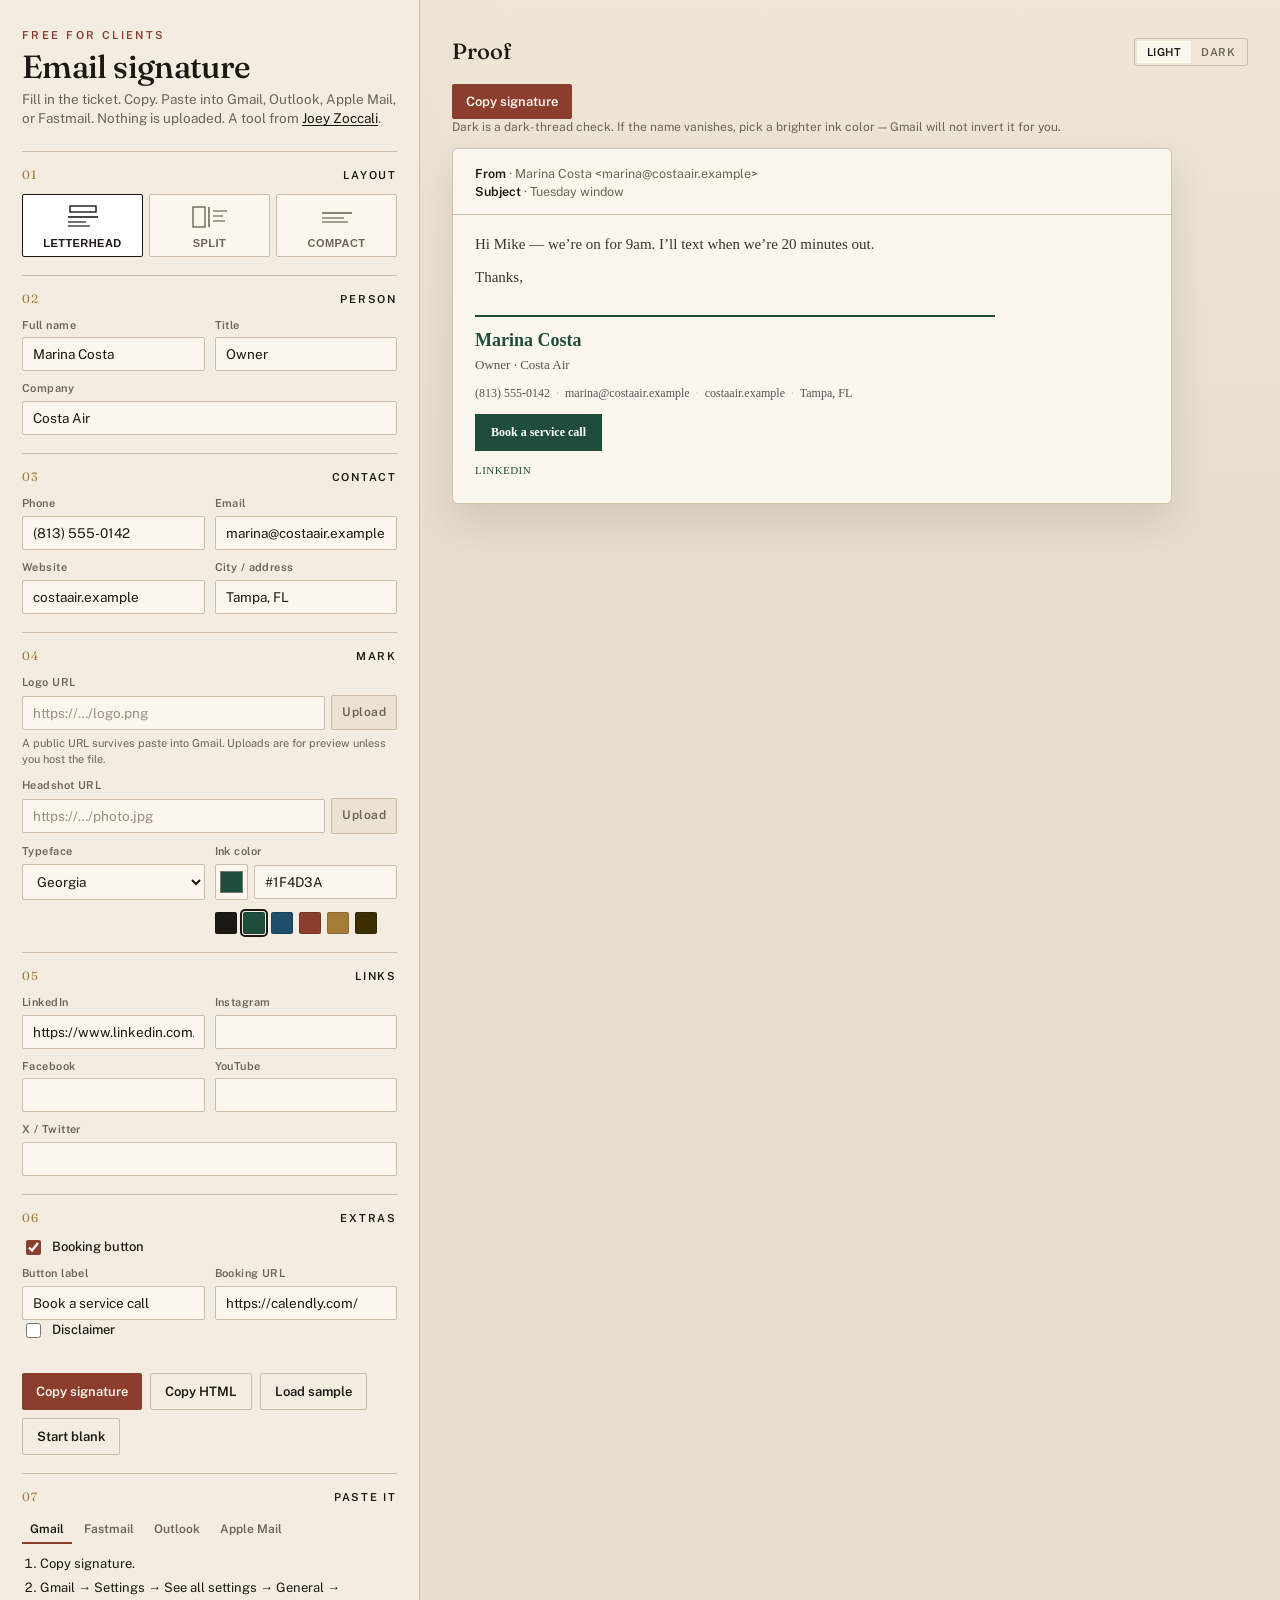
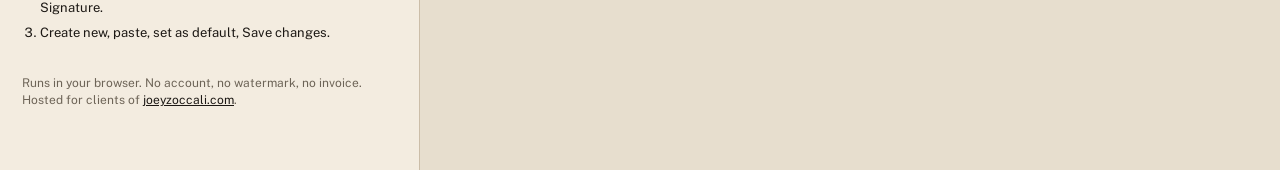
==== index.html @ 2ecd335d "Add a free client-facing email signature generator. Static letterhead tool: three Outlook-safe layou" ====
<!DOCTYPE html>
<html lang="en">
<head>
  <meta charset="UTF-8">
  <meta name="viewport" content="width=device-width, initial-scale=1.0">
  <title>Email signature — free letterhead tool from Joey Zoccali</title>
  <meta name="description" content="Make a professional HTML email signature and paste it into Gmail, Outlook, Apple Mail, or Fastmail. Free. No account. No tracking.">
  <link rel="preconnect" href="https://fonts.googleapis.com">
  <link rel="preconnect" href="https://fonts.gstatic.com" crossorigin>
  <link href="https://fonts.googleapis.com/css2?family=Fraunces:opsz,wght@9..144,500;9..144,700&family=Public+Sans:wght@400;500;600&display=swap" rel="stylesheet">
  <link rel="stylesheet" href="styles.css">
</head>
<body>
  <div class="app">
    <aside class="desk">
      <header class="brand">
        <p class="eyebrow">Free for clients</p>
        <h1>Email signature</h1>
        <p>Fill in the ticket. Copy. Paste into Gmail, Outlook, Apple Mail, or Fastmail. Nothing is uploaded. A tool from <a href="https://joeyzoccali.com">Joey Zoccali</a>.</p>
      </header>

      <div class="ticket">
        <section class="block">
          <div class="block-head">
            <span class="num">01</span>
            <h2>Layout</h2>
          </div>
          <div class="layouts" role="group" aria-label="Signature layout">
            <button type="button" class="layout" data-layout="letterhead" aria-pressed="true">
              <svg width="42" height="28" viewBox="0 0 42 28" fill="none" aria-hidden="true">
                <rect x="8" y="3" width="26" height="6" stroke="currentColor" stroke-width="1.4"/>
                <path d="M6 14h30" stroke="currentColor" stroke-width="1.6"/>
                <path d="M6 19h18" stroke="currentColor" stroke-width="1.2"/>
                <path d="M6 23h22" stroke="currentColor" stroke-width="1.2"/>
              </svg>
              Letterhead
            </button>
            <button type="button" class="layout" data-layout="split" aria-pressed="false">
              <svg width="42" height="28" viewBox="0 0 42 28" fill="none" aria-hidden="true">
                <rect x="4" y="4" width="12" height="20" stroke="currentColor" stroke-width="1.4"/>
                <path d="M20 4v20" stroke="currentColor" stroke-width="1.6"/>
                <path d="M24 8h14" stroke="currentColor" stroke-width="1.2"/>
                <path d="M24 13h10" stroke="currentColor" stroke-width="1.2"/>
                <path d="M24 18h12" stroke="currentColor" stroke-width="1.2"/>
              </svg>
              Split
            </button>
            <button type="button" class="layout" data-layout="compact" aria-pressed="false">
              <svg width="42" height="28" viewBox="0 0 42 28" fill="none" aria-hidden="true">
                <path d="M6 10h30" stroke="currentColor" stroke-width="1.6"/>
                <path d="M6 15h22" stroke="currentColor" stroke-width="1.2"/>
                <path d="M6 19h26" stroke="currentColor" stroke-width="1.2"/>
              </svg>
              Compact
            </button>
          </div>
        </section>

        <section class="block">
          <div class="block-head">
            <span class="num">02</span>
            <h2>Person</h2>
          </div>
          <div class="grid">
            <label class="field"><span>Full name</span><input id="name" type="text" autocomplete="name"></label>
            <label class="field"><span>Title</span><input id="title" type="text" autocomplete="organization-title"></label>
            <label class="field full"><span>Company</span><input id="company" type="text" autocomplete="organization"></label>
          </div>
        </section>

        <section class="block">
          <div class="block-head">
            <span class="num">03</span>
            <h2>Contact</h2>
          </div>
          <div class="grid">
            <label class="field"><span>Phone</span><input id="phone" type="tel" autocomplete="tel"></label>
            <label class="field"><span>Email</span><input id="email" type="email" autocomplete="email"></label>
            <label class="field"><span>Website</span><input id="website" type="text" autocomplete="url" placeholder="company.com"></label>
            <label class="field"><span>City / address</span><input id="address" type="text" autocomplete="address-level2"></label>
          </div>
        </section>

        <section class="block">
          <div class="block-head">
            <span class="num">04</span>
            <h2>Mark</h2>
          </div>
          <div class="grid">
            <label class="field full">
              <span>Logo URL</span>
              <div class="logo-row">
                <input id="logo" type="url" placeholder="https://…/logo.png">
                <label class="upload" for="logoFile">Upload</label>
                <input id="logoFile" type="file" accept="image/*" hidden>
              </div>
              <span class="hint">A public URL survives paste into Gmail. Uploads are for preview unless you host the file.</span>
            </label>
            <label class="field full">
              <span>Headshot URL</span>
              <div class="logo-row">
                <input id="photo" type="url" placeholder="https://…/photo.jpg">
                <label class="upload" for="photoFile">Upload</label>
                <input id="photoFile" type="file" accept="image/*" hidden>
              </div>
            </label>
            <label class="field">
              <span>Typeface</span>
              <select id="font">
                <option value="Georgia, 'Times New Roman', serif">Georgia</option>
                <option value="'Times New Roman', Times, serif">Times</option>
                <option value="Arial, Helvetica, sans-serif">Arial</option>
                <option value="Verdana, Geneva, sans-serif">Verdana</option>
                <option value="Tahoma, Geneva, sans-serif">Tahoma</option>
                <option value="'Trebuchet MS', Helvetica, sans-serif">Trebuchet</option>
              </select>
            </label>
            <label class="field">
              <span>Ink color</span>
              <div class="color-row">
                <input id="color" type="color" value="#1F4D3A">
                <input id="colorHex" type="text" maxlength="7" value="#1F4D3A" autocomplete="off">
              </div>
              <div class="swatches" id="swatches"></div>
            </label>
          </div>
        </section>

        <section class="block">
          <div class="block-head">
            <span class="num">05</span>
            <h2>Links</h2>
          </div>
          <div class="grid">
            <label class="field"><span>LinkedIn</span><input id="linkedin" type="url" placeholder="https://linkedin.com/in/…"></label>
            <label class="field"><span>Instagram</span><input id="instagram" type="url"></label>
            <label class="field"><span>Facebook</span><input id="facebook" type="url"></label>
            <label class="field"><span>YouTube</span><input id="youtube" type="url"></label>
            <label class="field full"><span>X / Twitter</span><input id="x" type="url"></label>
          </div>
        </section>

        <section class="block">
          <div class="block-head">
            <span class="num">06</span>
            <h2>Extras</h2>
          </div>
          <label class="check"><input id="showCta" type="checkbox"> Booking button</label>
          <div id="ctaWrap" class="grid">
            <label class="field"><span>Button label</span><input id="bookingLabel" type="text"></label>
            <label class="field"><span>Booking URL</span><input id="booking" type="url" placeholder="https://calendly.com/…"></label>
          </div>
          <label class="check"><input id="showDisclaimer" type="checkbox"> Disclaimer</label>
          <div id="disclaimerWrap">
            <label class="field full"><span>Disclaimer text</span><textarea id="disclaimer"></textarea></label>
          </div>
        </section>

        <div class="desk-actions">
          <button type="button" class="btn btn-primary" id="copyRich">Copy signature</button>
          <button type="button" class="btn btn-ghost" id="copyHtml">Copy HTML</button>
          <button type="button" class="btn btn-ghost" id="loadSample">Load sample</button>
          <button type="button" class="btn btn-ghost" id="startBlank">Start blank</button>
        </div>

        <section class="block">
          <div class="block-head">
            <span class="num">07</span>
            <h2>Paste it</h2>
          </div>
          <div class="tabs" role="tablist">
            <button type="button" class="tab" data-tab="gmail" aria-selected="true">Gmail</button>
            <button type="button" class="tab" data-tab="fastmail" aria-selected="false">Fastmail</button>
            <button type="button" class="tab" data-tab="outlook" aria-selected="false">Outlook</button>
            <button type="button" class="tab" data-tab="apple" aria-selected="false">Apple Mail</button>
          </div>
          <div class="guide on" data-tab="gmail">
            <ol>
              <li>Copy signature.</li>
              <li>Gmail → Settings → See all settings → General → Signature.</li>
              <li>Create new, paste, set as default, Save changes.</li>
            </ol>
          </div>
          <div class="guide" data-tab="fastmail">
            <ol>
              <li>Copy signature.</li>
              <li>Fastmail → Settings → Signatures.</li>
              <li>New signature, paste, assign to the identity.</li>
            </ol>
          </div>
          <div class="guide" data-tab="outlook">
            <ol>
              <li>Copy signature (or Copy HTML for Classic Outlook).</li>
              <li>New Outlook: gear → Accounts → Signatures → New → paste.</li>
              <li>Classic: File → Options → Mail → Signatures. If paste strips formatting, replace the <code>.htm</code> file in <code>%appdata%\Microsoft\Signatures</code> with the HTML source.</li>
            </ol>
          </div>
          <div class="guide" data-tab="apple">
            <ol>
              <li>Copy signature.</li>
              <li>Mail → Settings → Signatures → + → paste.</li>
              <li>Untick “Always match my default message font.”</li>
            </ol>
          </div>
        </section>
      </div>

      <p class="desk-foot">Runs in your browser. No account, no watermark, no invoice. Hosted for clients of <a href="https://joeyzoccali.com">joeyzoccali.com</a>.</p>
    </aside>

    <main class="proof">
      <div class="proof-bar">
        <h2>Proof</h2>
        <div class="mode">
          <button type="button" data-mode="light" aria-pressed="true">Light</button>
          <button type="button" data-mode="dark" aria-pressed="false">Dark</button>
        </div>
      </div>
      <div class="desk-actions" style="margin:0 0 8px;">
        <button type="button" class="btn btn-primary" id="copyRichProof">Copy signature</button>
      </div>
      <p class="proof-hint">Dark is a dark-thread check. If the name vanishes, pick a brighter ink color — Gmail will not invert it for you.</p>
      <article class="letter" id="letter">
        <div class="letter-meta">
          <div><strong>From</strong> · <span id="letterFrom">Marina Costa &lt;marina@costaair.example&gt;</span></div>
          <div><strong>Subject</strong> · Tuesday window</div>
        </div>
        <div class="letter-body">
          <p>Hi Mike — we’re on for 9am. I’ll text when we’re 20 minutes out.</p>
          <p>Thanks,</p>
        </div>
        <div class="sig-stage" id="sigPreview"></div>
      </article>
    </main>
  </div>
  <script src="app.js"></script>
</body>
</html>
---- styles.css ----
:root {
  --paper: #e7dece;
  --desk: #d4c6b0;
  --sheet: #fbf7ef;
  --ink: #1c1814;
  --muted: #6d6457;
  --rule: #cbbda8;
  --oxblood: #8b3d2e;
  --oxblood-dark: #6c2e22;
  --gold: #a67c3a;
  --radius-2: 2px;
  --radius-6: 6px;
  --radius-12: 12px;
  --display: "Fraunces", "Iowan Old Style", Palatino, Georgia, serif;
  --ui: "Public Sans", "Segoe UI", sans-serif;
}

* { box-sizing: border-box; }

html, body {
  margin: 0;
  min-height: 100%;
  background: var(--paper);
  color: var(--ink);
  font-family: var(--ui);
  font-size: 14px;
  line-height: 1.45;
}

body {
  background-image:
    radial-gradient(ellipse 80% 50% at 0% 0%, rgba(139, 61, 46, 0.07), transparent 50%),
    linear-gradient(180deg, #efe6d6 0%, var(--paper) 28%);
}

.app {
  display: grid;
  grid-template-columns: minmax(320px, 420px) 1fr;
  min-height: 100vh;
}

/* ---- desk (form) ---- */
.desk {
  background: #f3ece0;
  border-right: 1px solid var(--rule);
  padding: 28px 22px 48px;
  overflow: auto;
}

.brand {
  margin-bottom: 22px;
}

.brand .eyebrow {
  font-size: 11px;
  letter-spacing: 0.22em;
  text-transform: uppercase;
  color: var(--oxblood);
  font-weight: 600;
  margin: 0 0 6px;
}

.brand h1 {
  font-family: var(--display);
  font-size: 32px;
  font-weight: 500;
  letter-spacing: -0.02em;
  margin: 0 0 6px;
  line-height: 1.05;
}

.brand p {
  margin: 0;
  color: var(--muted);
  font-size: 13.5px;
}

.brand a {
  color: var(--ink);
  text-underline-offset: 2px;
}

.ticket {
  display: flex;
  flex-direction: column;
  gap: 18px;
}

.block {
  border-top: 1px solid var(--rule);
  padding-top: 14px;
}

.block-head {
  display: flex;
  align-items: baseline;
  justify-content: space-between;
  gap: 8px;
  margin-bottom: 10px;
}

.num {
  font-family: var(--display);
  font-size: 12px;
  color: var(--gold);
  letter-spacing: 0.08em;
}

.block h2 {
  margin: 0;
  font-size: 11px;
  letter-spacing: 0.16em;
  text-transform: uppercase;
  font-weight: 600;
  color: var(--ink);
}

.grid {
  display: grid;
  grid-template-columns: 1fr 1fr;
  gap: 10px;
}

.full { grid-column: 1 / -1; }

label.field {
  display: flex;
  flex-direction: column;
  gap: 4px;
  font-size: 11px;
  font-weight: 600;
  color: var(--muted);
  letter-spacing: 0.04em;
}

input[type="text"],
input[type="email"],
input[type="url"],
input[type="tel"],
select,
textarea {
  font-family: var(--ui);
  font-size: 13.5px;
  font-weight: 400;
  letter-spacing: 0;
  color: var(--ink);
  background: var(--sheet);
  border: 1px solid var(--rule);
  border-radius: var(--radius-2);
  padding: 8px 10px;
  width: 100%;
}

textarea { min-height: 72px; resize: vertical; line-height: 1.5; }

input::placeholder,
textarea::placeholder {
  color: #9a9083;
}

input:focus,
select:focus,
textarea:focus {
  outline: 2px solid rgba(139, 61, 46, 0.35);
  outline-offset: 1px;
  border-color: var(--oxblood);
}

.hint {
  font-size: 11px;
  font-weight: 400;
  color: var(--muted);
  letter-spacing: 0;
  margin-top: 2px;
}

.logo-row,
.color-row {
  display: flex;
  gap: 6px;
  align-items: center;
}

.logo-row input { flex: 1; }

.upload {
  font-family: var(--ui);
  font-size: 12px;
  font-weight: 600;
  padding: 8px 10px;
  background: #ebe2d2;
  border: 1px solid var(--rule);
  border-radius: var(--radius-2);
  cursor: pointer;
  white-space: nowrap;
}

.upload:hover { background: #e3d8c4; }

input[type="color"] {
  width: 42px;
  height: 36px;
  padding: 2px;
  border: 1px solid var(--rule);
  background: var(--sheet);
  cursor: pointer;
  border-radius: var(--radius-2);
}

.swatches {
  display: flex;
  gap: 6px;
  flex-wrap: wrap;
  margin-top: 8px;
}

.swatch {
  width: 22px;
  height: 22px;
  border: 1px solid rgba(0,0,0,.15);
  border-radius: var(--radius-2);
  cursor: pointer;
  padding: 0;
}

.swatch[aria-pressed="true"] {
  outline: 2px solid var(--ink);
  outline-offset: 1px;
}

.check {
  display: flex;
  align-items: center;
  gap: 8px;
  font-size: 13px;
  font-weight: 500;
  color: var(--ink);
  margin-bottom: 8px;
}

.check input { width: 15px; height: 15px; accent-color: var(--oxblood); }

.layouts {
  display: grid;
  grid-template-columns: 1fr 1fr 1fr;
  gap: 6px;
}

.layout {
  border: 1px solid var(--rule);
  background: var(--sheet);
  border-radius: var(--radius-2);
  padding: 8px 6px 7px;
  cursor: pointer;
  text-align: center;
  font-size: 11px;
  font-weight: 600;
  letter-spacing: 0.04em;
  text-transform: uppercase;
  color: var(--muted);
}

.layout[aria-pressed="true"] {
  border-color: var(--ink);
  color: var(--ink);
  background: #fff;
}

.layout svg { display: block; margin: 0 auto 6px; }

.desk-actions {
  display: flex;
  flex-wrap: wrap;
  gap: 8px;
  margin-top: 6px;
}

.btn {
  font-family: var(--ui);
  font-size: 13px;
  font-weight: 600;
  border: 0;
  border-radius: var(--radius-2);
  padding: 10px 14px;
  cursor: pointer;
}

.btn-primary {
  background: var(--oxblood);
  color: #fbf7ef;
}

.btn-primary:hover { background: var(--oxblood-dark); }

.btn-ghost {
  background: transparent;
  color: var(--ink);
  border: 1px solid var(--rule);
}

.btn-ghost:hover { background: #ebe2d2; }

.btn.ok { background: #2f6b45; color: #fff; border-color: #2f6b45; }

.tabs {
  display: flex;
  flex-wrap: wrap;
  gap: 4px;
  margin: 8px 0 10px;
}

.tab {
  background: transparent;
  border: 0;
  border-bottom: 2px solid transparent;
  padding: 6px 8px;
  font-family: var(--ui);
  font-size: 12px;
  font-weight: 600;
  color: var(--muted);
  cursor: pointer;
}

.tab[aria-selected="true"] {
  color: var(--ink);
  border-bottom-color: var(--oxblood);
}

.guide {
  display: none;
  font-size: 13px;
  color: var(--ink);
}

.guide.on { display: block; }

.guide ol {
  margin: 0;
  padding-left: 18px;
  line-height: 1.55;
}

.guide li { margin-bottom: 4px; }

.desk-foot {
  margin-top: 28px;
  font-size: 12px;
  color: var(--muted);
}

.desk-foot a { color: var(--ink); }

/* ---- proof (preview) ---- */
.proof {
  padding: 36px 32px 48px;
  display: flex;
  flex-direction: column;
  min-width: 0;
  position: sticky;
  top: 0;
  align-self: start;
  max-height: 100vh;
  overflow: auto;
}

.proof-bar {
  display: flex;
  justify-content: space-between;
  align-items: center;
  gap: 12px;
  margin-bottom: 16px;
}

.proof-bar h2 {
  font-family: var(--display);
  font-size: 22px;
  font-weight: 500;
  margin: 0;
}

.mode {
  display: flex;
  background: #efe6d6;
  border: 1px solid var(--rule);
  border-radius: var(--radius-2);
  padding: 2px;
}

.mode button {
  font-family: var(--ui);
  font-size: 11px;
  font-weight: 600;
  letter-spacing: 0.04em;
  text-transform: uppercase;
  border: 0;
  background: transparent;
  color: var(--muted);
  padding: 5px 10px;
  cursor: pointer;
  border-radius: 1px;
}

.mode button[aria-pressed="true"] {
  background: var(--sheet);
  color: var(--ink);
}

.proof-hint {
  margin: -8px 0 12px;
  font-size: 12px;
  color: var(--muted);
}

.letter {
  background: var(--sheet);
  border: 1px solid #cfc3ae;
  border-radius: var(--radius-6);
  box-shadow: 0 1px 0 #fff inset, 0 18px 40px rgba(60, 40, 16, 0.12);
  max-width: 720px;
  overflow: hidden;
}

.letter.dark {
  background: #2f2c28;
  border-color: #3d3933;
  color: #ece6db;
}

.letter-meta {
  padding: 16px 22px 12px;
  border-bottom: 1px solid var(--rule);
  font-size: 12.5px;
  color: var(--muted);
}

.letter.dark .letter-meta { border-bottom-color: #3a352e; color: #b7ae9f; }

.letter-meta strong { color: var(--ink); font-weight: 600; }
.letter.dark .letter-meta strong { color: #f3ece0; }

.letter-body {
  padding: 18px 22px 8px;
  font-family: Georgia, "Times New Roman", serif;
  font-size: 15px;
  color: #3a342c;
  line-height: 1.55;
}

.letter.dark .letter-body { color: #d9d0c2; }

.letter-body p { margin: 0 0 10px; }

.sig-stage {
  padding: 8px 22px 24px;
  overflow-x: auto;
}

.placeholder {
  font-family: var(--ui);
  font-size: 13px;
  color: var(--muted);
  padding: 12px 0;
}

@media (max-width: 900px) {
  .app { grid-template-columns: 1fr; }
  .desk { border-right: 0; border-bottom: 1px solid var(--rule); max-height: none; }
  .proof { padding: 22px 16px 40px; }
  .grid { grid-template-columns: 1fr; }
}
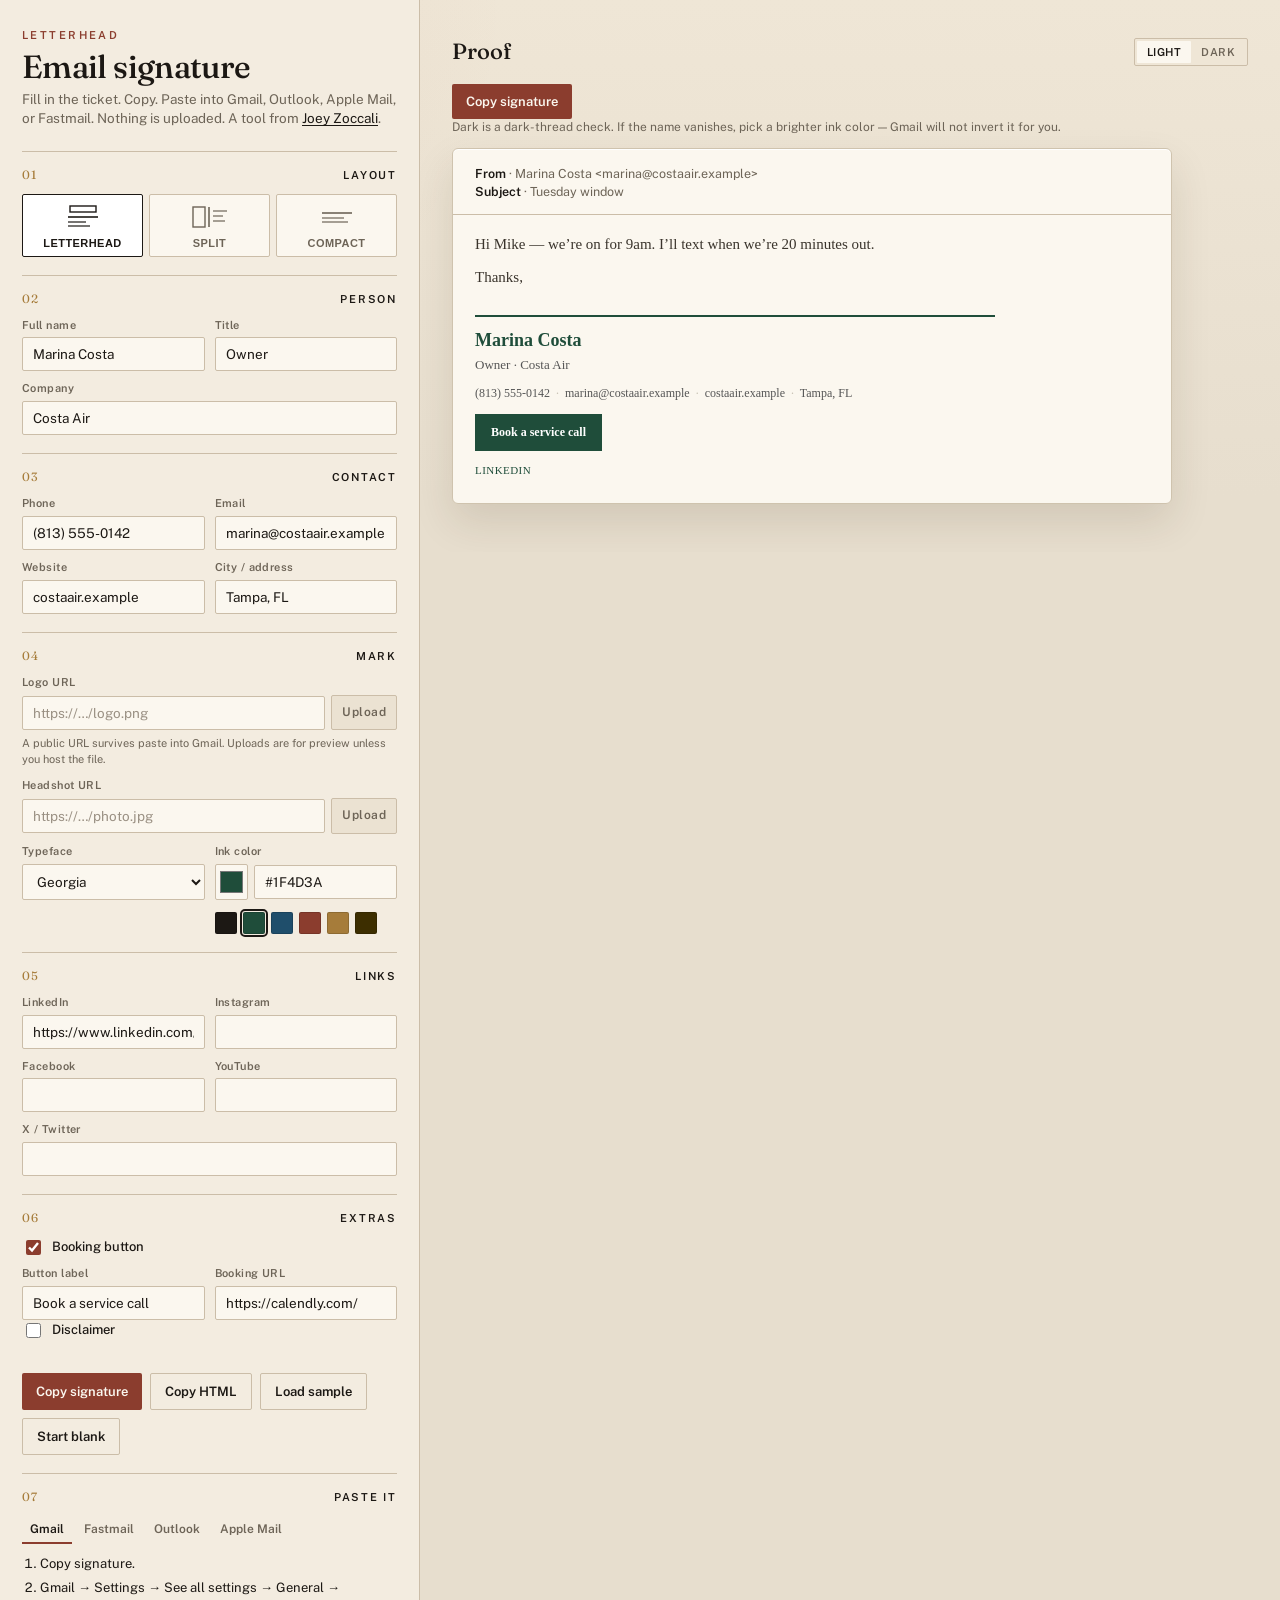
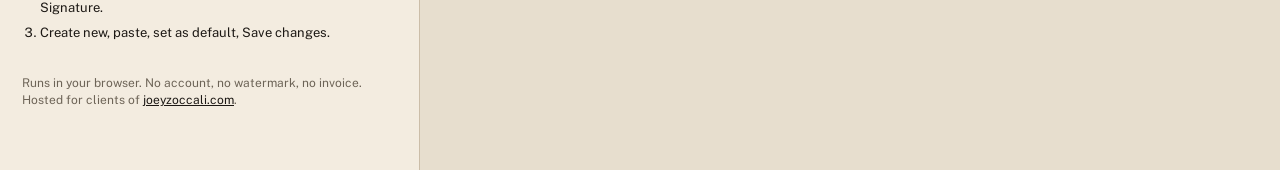
==== commit 6b586a0b: "Name the product Letterhead and add a Vercel static config." ====
--- a/index.html
+++ b/index.html
@@ -3,8 +3,8 @@
 <head>
   <meta charset="UTF-8">
   <meta name="viewport" content="width=device-width, initial-scale=1.0">
-  <title>Email signature — free letterhead tool from Joey Zoccali</title>
-  <meta name="description" content="Make a professional HTML email signature and paste it into Gmail, Outlook, Apple Mail, or Fastmail. Free. No account. No tracking.">
+  <title>Letterhead — free email signatures from Joey Zoccali</title>
+  <meta name="description" content="Letterhead: make a professional HTML email signature and paste it into Gmail, Outlook, Apple Mail, or Fastmail. Free. No account. No tracking.">
   <link rel="preconnect" href="https://fonts.googleapis.com">
   <link rel="preconnect" href="https://fonts.gstatic.com" crossorigin>
   <link href="https://fonts.googleapis.com/css2?family=Fraunces:opsz,wght@9..144,500;9..144,700&family=Public+Sans:wght@400;500;600&display=swap" rel="stylesheet">
@@ -14,7 +14,7 @@
   <div class="app">
     <aside class="desk">
       <header class="brand">
-        <p class="eyebrow">Free for clients</p>
+        <p class="eyebrow">Letterhead</p>
         <h1>Email signature</h1>
         <p>Fill in the ticket. Copy. Paste into Gmail, Outlook, Apple Mail, or Fastmail. Nothing is uploaded. A tool from <a href="https://joeyzoccali.com">Joey Zoccali</a>.</p>
       </header>
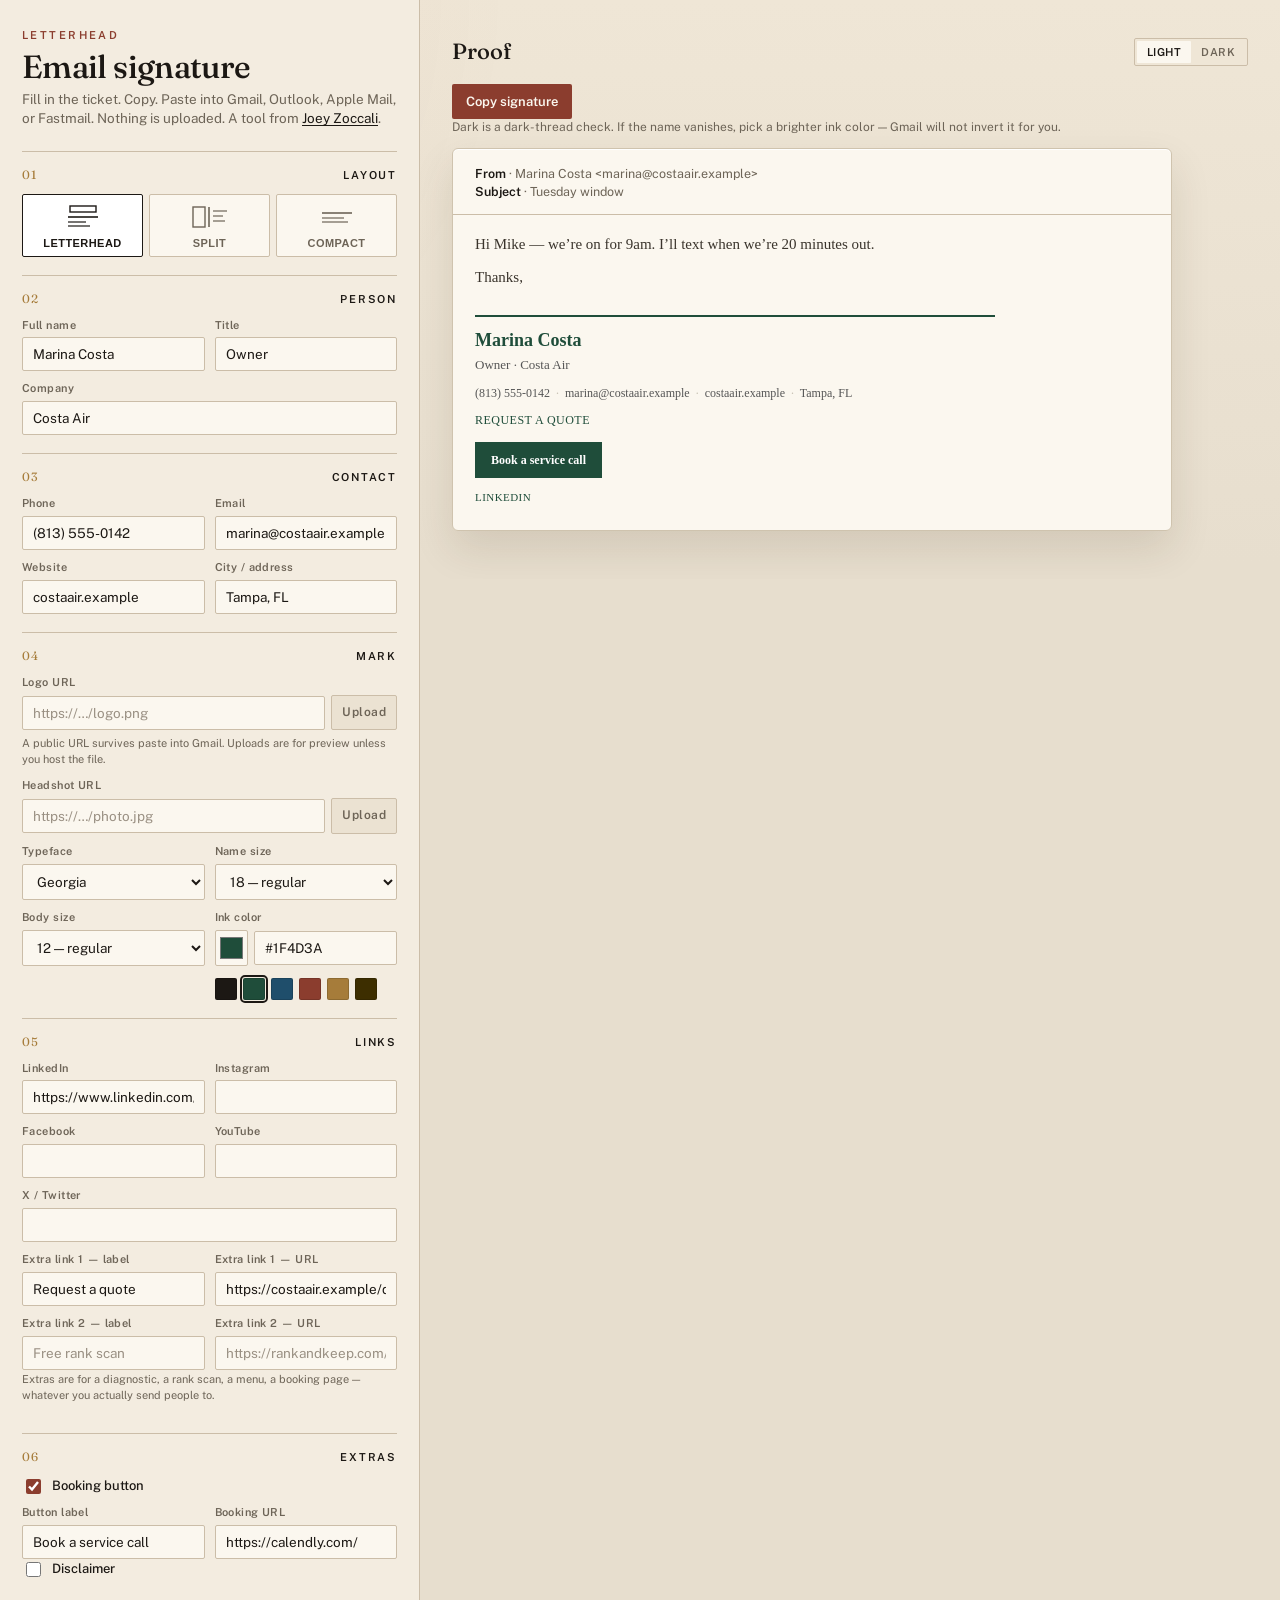
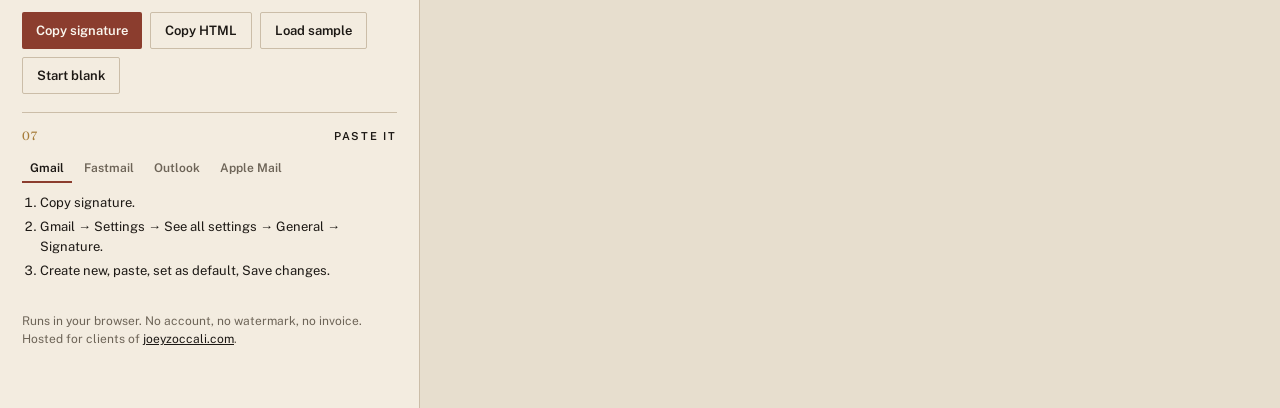
==== commit c590b73a: "Add extra links, more typefaces, and name/body size. Two custom links for a diagnostic, rank scan, o" ====
--- a/index.html
+++ b/index.html
@@ -107,12 +107,36 @@
             <label class="field">
               <span>Typeface</span>
               <select id="font">
+                <option value="Arial, Helvetica, sans-serif">Arial</option>
+                <option value="Helvetica, Arial, sans-serif">Helvetica</option>
                 <option value="Georgia, 'Times New Roman', serif">Georgia</option>
                 <option value="'Times New Roman', Times, serif">Times</option>
-                <option value="Arial, Helvetica, sans-serif">Arial</option>
                 <option value="Verdana, Geneva, sans-serif">Verdana</option>
                 <option value="Tahoma, Geneva, sans-serif">Tahoma</option>
                 <option value="'Trebuchet MS', Helvetica, sans-serif">Trebuchet</option>
+                <option value="Palatino, 'Palatino Linotype', 'Times New Roman', serif">Palatino</option>
+                <option value="Calibri, 'Segoe UI', Arial, sans-serif">Calibri</option>
+                <option value="'Lucida Sans Unicode', 'Lucida Grande', sans-serif">Lucida</option>
+                <option value="'Courier New', Courier, monospace">Courier</option>
+              </select>
+            </label>
+            <label class="field">
+              <span>Name size</span>
+              <select id="nameSize">
+                <option value="14">14 — small</option>
+                <option value="16">16</option>
+                <option value="18" selected>18 — regular</option>
+                <option value="20">20</option>
+                <option value="22">22 — large</option>
+              </select>
+            </label>
+            <label class="field">
+              <span>Body size</span>
+              <select id="bodySize">
+                <option value="11">11 — small</option>
+                <option value="12" selected>12 — regular</option>
+                <option value="13">13</option>
+                <option value="14">14 — large</option>
               </select>
             </label>
             <label class="field">
@@ -137,7 +161,12 @@
             <label class="field"><span>Facebook</span><input id="facebook" type="url"></label>
             <label class="field"><span>YouTube</span><input id="youtube" type="url"></label>
             <label class="field full"><span>X / Twitter</span><input id="x" type="url"></label>
-          </div>
+            <label class="field"><span>Extra link 1 — label</span><input id="extra1Label" type="text" placeholder="Business Diagnostic"></label>
+            <label class="field"><span>Extra link 1 — URL</span><input id="extra1Url" type="url" placeholder="https://joeyzoccali.com/diagnostic"></label>
+            <label class="field"><span>Extra link 2 — label</span><input id="extra2Label" type="text" placeholder="Free rank scan"></label>
+            <label class="field"><span>Extra link 2 — URL</span><input id="extra2Url" type="url" placeholder="https://rankandkeep.com/free-report"></label>
+          </div>
+          <p class="hint">Extras are for a diagnostic, a rank scan, a menu, a booking page — whatever you actually send people to.</p>
         </section>
 
         <section class="block">
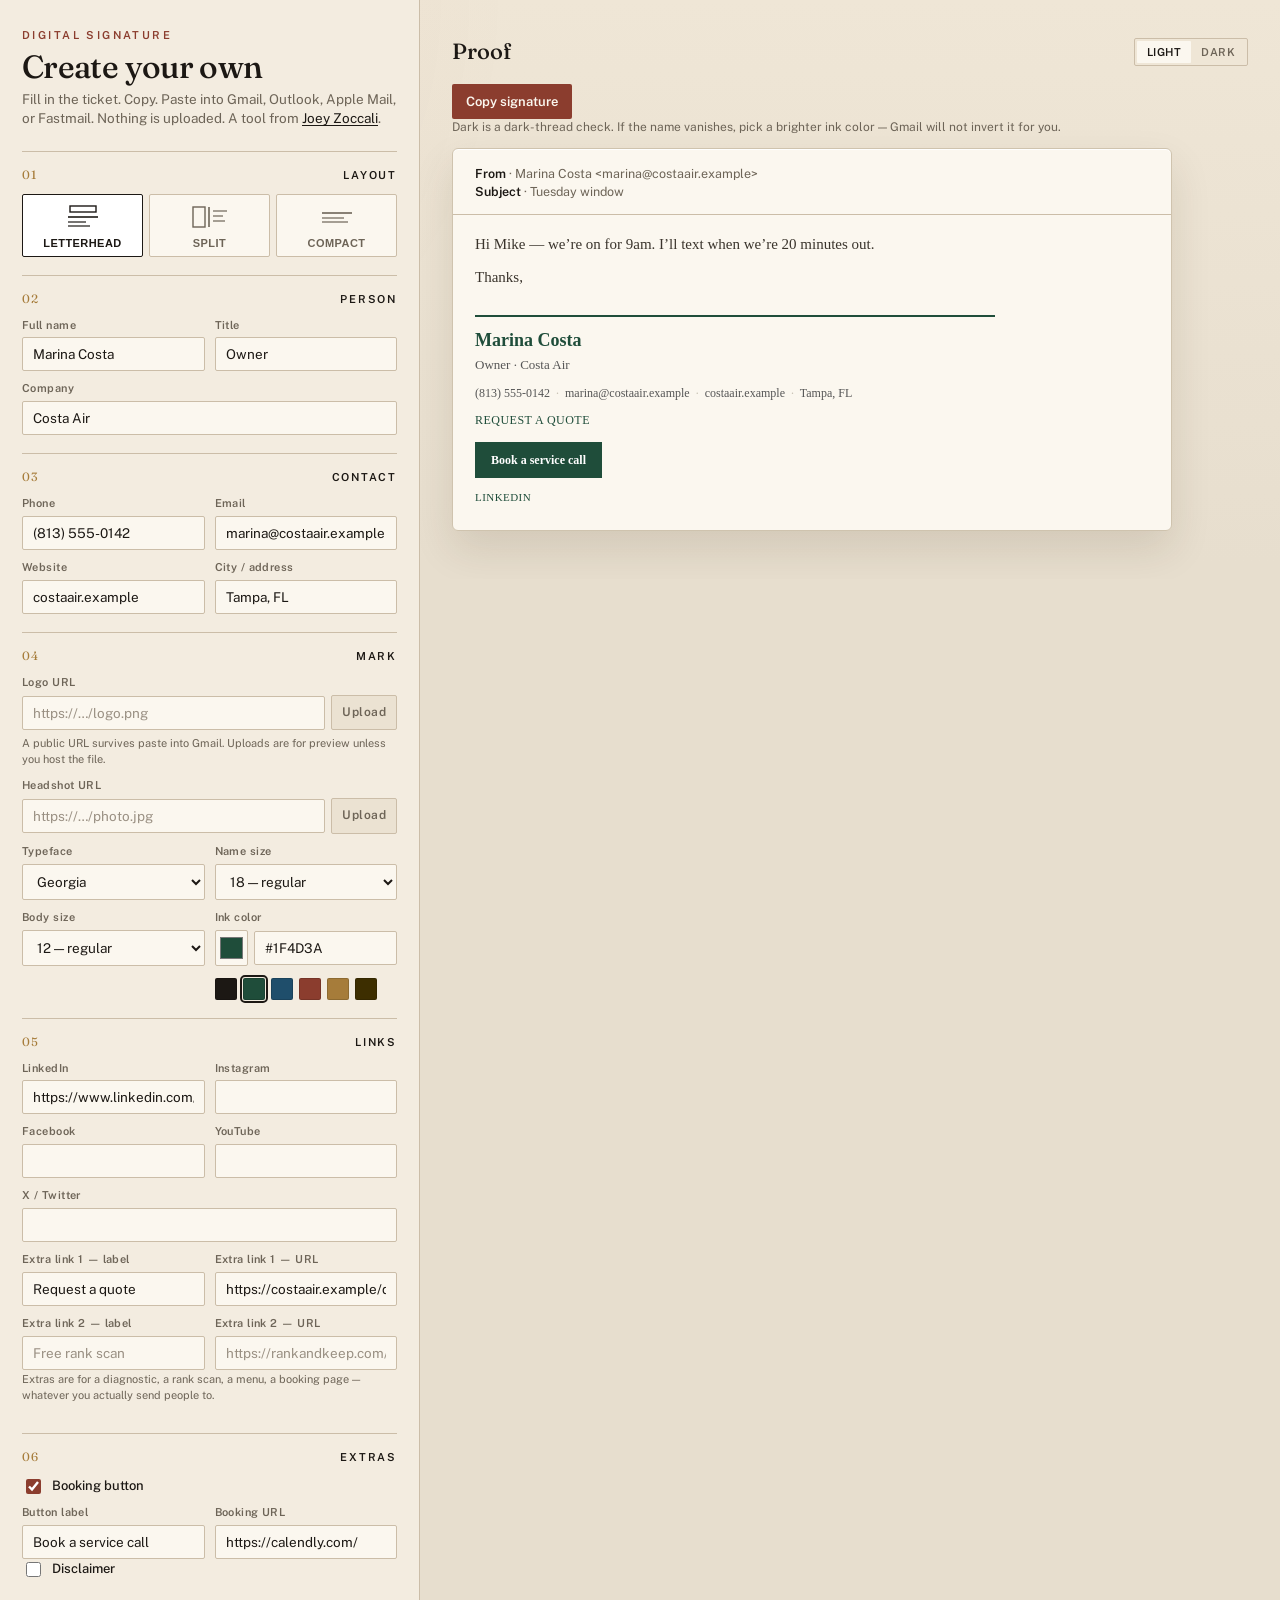
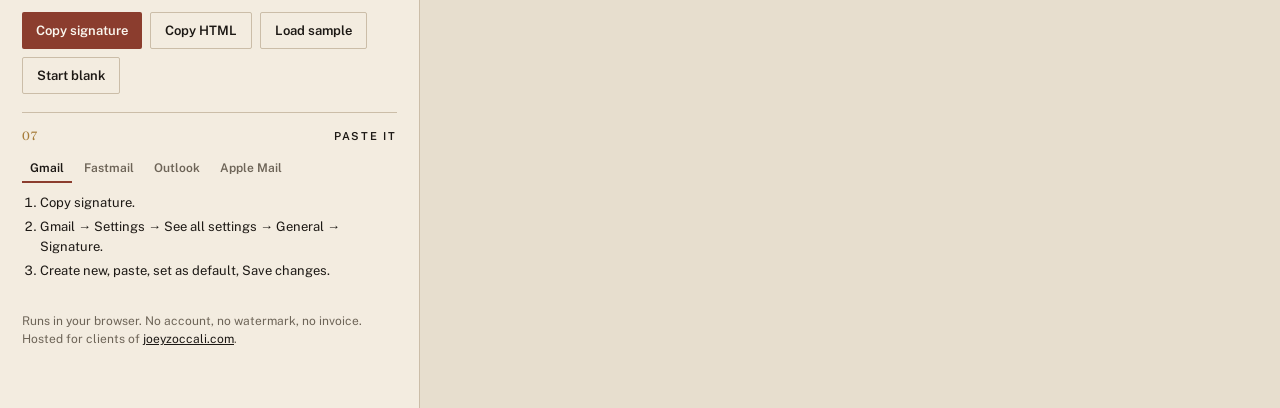
==== commit a7caa4bd: "Say create your own digital signature, not Joey’s." ====
--- a/index.html
+++ b/index.html
@@ -3,8 +3,8 @@
 <head>
   <meta charset="UTF-8">
   <meta name="viewport" content="width=device-width, initial-scale=1.0">
-  <title>Letterhead — free email signatures from Joey Zoccali</title>
-  <meta name="description" content="Letterhead: make a professional HTML email signature and paste it into Gmail, Outlook, Apple Mail, or Fastmail. Free. No account. No tracking.">
+  <title>Create your own digital signature</title>
+  <meta name="description" content="Create your own digital signature and paste it into Gmail, Outlook, Apple Mail, or Fastmail. Free. No account. No tracking.">
   <link rel="preconnect" href="https://fonts.googleapis.com">
   <link rel="preconnect" href="https://fonts.gstatic.com" crossorigin>
   <link href="https://fonts.googleapis.com/css2?family=Fraunces:opsz,wght@9..144,500;9..144,700&family=Public+Sans:wght@400;500;600&display=swap" rel="stylesheet">
@@ -14,8 +14,8 @@
   <div class="app">
     <aside class="desk">
       <header class="brand">
-        <p class="eyebrow">Letterhead</p>
-        <h1>Email signature</h1>
+        <p class="eyebrow">Digital signature</p>
+        <h1>Create your own</h1>
         <p>Fill in the ticket. Copy. Paste into Gmail, Outlook, Apple Mail, or Fastmail. Nothing is uploaded. A tool from <a href="https://joeyzoccali.com">Joey Zoccali</a>.</p>
       </header>
 
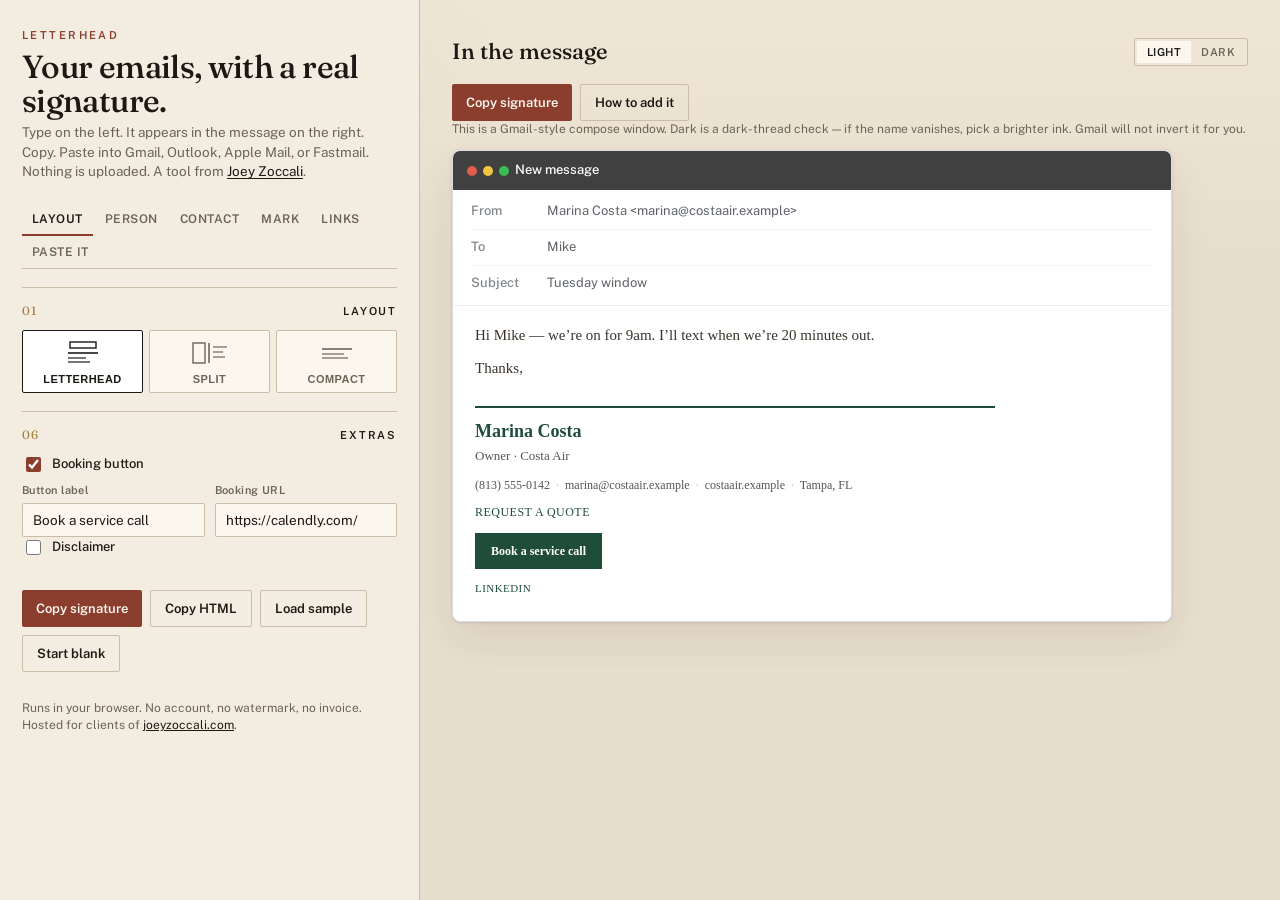
==== commit 9b429b07: "Make Letterhead work like a live email, Singgo-style. Section tabs on the form. Gmail compose chrome" ====
--- a/index.html
+++ b/index.html
@@ -14,13 +14,22 @@
   <div class="app">
     <aside class="desk">
       <header class="brand">
-        <p class="eyebrow">Digital signature</p>
-        <h1>Create your own</h1>
-        <p>Fill in the ticket. Copy. Paste into Gmail, Outlook, Apple Mail, or Fastmail. Nothing is uploaded. A tool from <a href="https://joeyzoccali.com">Joey Zoccali</a>.</p>
+        <p class="eyebrow">Letterhead</p>
+        <h1>Your emails, with a real signature.</h1>
+        <p>Type on the left. It appears in the message on the right. Copy. Paste into Gmail, Outlook, Apple Mail, or Fastmail. Nothing is uploaded. A tool from <a href="https://joeyzoccali.com">Joey Zoccali</a>.</p>
       </header>
 
+      <nav class="pane-nav" aria-label="Builder sections">
+        <button type="button" data-pane-go="layout" aria-current="true">Layout</button>
+        <button type="button" data-pane-go="person">Person</button>
+        <button type="button" data-pane-go="contact">Contact</button>
+        <button type="button" data-pane-go="mark">Mark</button>
+        <button type="button" data-pane-go="links">Links</button>
+        <button type="button" data-pane-go="paste">Paste it</button>
+      </nav>
+
       <div class="ticket">
-        <section class="block">
+        <section class="block pane on" data-pane="layout">
           <div class="block-head">
             <span class="num">01</span>
             <h2>Layout</h2>
@@ -56,7 +65,7 @@
           </div>
         </section>
 
-        <section class="block">
+        <section class="block pane" data-pane="person">
           <div class="block-head">
             <span class="num">02</span>
             <h2>Person</h2>
@@ -68,7 +77,7 @@
           </div>
         </section>
 
-        <section class="block">
+        <section class="block pane" data-pane="contact">
           <div class="block-head">
             <span class="num">03</span>
             <h2>Contact</h2>
@@ -81,7 +90,7 @@
           </div>
         </section>
 
-        <section class="block">
+        <section class="block pane" data-pane="mark">
           <div class="block-head">
             <span class="num">04</span>
             <h2>Mark</h2>
@@ -150,7 +159,7 @@
           </div>
         </section>
 
-        <section class="block">
+        <section class="block pane" data-pane="links">
           <div class="block-head">
             <span class="num">05</span>
             <h2>Links</h2>
@@ -169,7 +178,7 @@
           <p class="hint">Extras are for a diagnostic, a rank scan, a menu, a booking page — whatever you actually send people to.</p>
         </section>
 
-        <section class="block">
+        <section class="block pane" data-pane="layout">
           <div class="block-head">
             <span class="num">06</span>
             <h2>Extras</h2>
@@ -192,7 +201,7 @@
           <button type="button" class="btn btn-ghost" id="startBlank">Start blank</button>
         </div>
 
-        <section class="block">
+        <section class="block pane" data-pane="paste">
           <div class="block-head">
             <span class="num">07</span>
             <h2>Paste it</h2>
@@ -239,20 +248,26 @@
 
     <main class="proof">
       <div class="proof-bar">
-        <h2>Proof</h2>
+        <h2>In the message</h2>
         <div class="mode">
           <button type="button" data-mode="light" aria-pressed="true">Light</button>
           <button type="button" data-mode="dark" aria-pressed="false">Dark</button>
         </div>
       </div>
-      <div class="desk-actions" style="margin:0 0 8px;">
+      <div class="desk-actions proof-copy">
         <button type="button" class="btn btn-primary" id="copyRichProof">Copy signature</button>
+        <button type="button" class="btn btn-ghost" id="jumpPaste">How to add it</button>
       </div>
-      <p class="proof-hint">Dark is a dark-thread check. If the name vanishes, pick a brighter ink color — Gmail will not invert it for you.</p>
-      <article class="letter" id="letter">
+      <p class="proof-hint">This is a Gmail-style compose window. Dark is a dark-thread check — if the name vanishes, pick a brighter ink. Gmail will not invert it for you.</p>
+      <article class="letter compose" id="letter">
+        <div class="compose-chrome">
+          <span class="compose-dots" aria-hidden="true"></span>
+          <span>New message</span>
+        </div>
         <div class="letter-meta">
-          <div><strong>From</strong> · <span id="letterFrom">Marina Costa &lt;marina@costaair.example&gt;</span></div>
-          <div><strong>Subject</strong> · Tuesday window</div>
+          <div><span class="meta-k">From</span> <span id="letterFrom">Marina Costa &lt;marina@costaair.example&gt;</span></div>
+          <div><span class="meta-k">To</span> Mike</div>
+          <div><span class="meta-k">Subject</span> Tuesday window</div>
         </div>
         <div class="letter-body">
           <p>Hi Mike — we’re on for 9am. I’ll text when we’re 20 minutes out.</p>
--- a/styles.css
+++ b/styles.css
@@ -80,6 +80,34 @@
   text-underline-offset: 2px;
 }
 
+.pane-nav {
+  display: flex;
+  flex-wrap: wrap;
+  gap: 2px;
+  margin: 0 0 18px;
+  border-bottom: 1px solid var(--rule);
+}
+
+.pane-nav button {
+  font-family: var(--ui);
+  font-size: 12px;
+  font-weight: 600;
+  letter-spacing: 0.04em;
+  text-transform: uppercase;
+  color: var(--muted);
+  background: transparent;
+  border: 0;
+  border-bottom: 2px solid transparent;
+  padding: 8px 10px;
+  margin-bottom: -1px;
+  cursor: pointer;
+}
+
+.pane-nav button[aria-current="true"] {
+  color: var(--ink);
+  border-bottom-color: var(--oxblood);
+}
+
 .ticket {
   display: flex;
   flex-direction: column;
@@ -90,6 +118,9 @@
   border-top: 1px solid var(--rule);
   padding-top: 14px;
 }
+
+.pane { display: none; }
+.pane.on { display: block; }
 
 .block-head {
   display: flex;
@@ -411,14 +442,38 @@
   color: var(--muted);
 }
 
+.proof-copy { margin: 0 0 8px; }
+
 .letter {
-  background: var(--sheet);
-  border: 1px solid #cfc3ae;
-  border-radius: var(--radius-6);
-  box-shadow: 0 1px 0 #fff inset, 0 18px 40px rgba(60, 40, 16, 0.12);
+  background: #fff;
+  border: 1px solid #dadce0;
+  border-radius: 8px;
+  box-shadow: 0 1px 3px rgba(60, 64, 67, 0.15), 0 18px 40px rgba(60, 40, 16, 0.08);
   max-width: 720px;
   overflow: hidden;
 }
+
+.compose-chrome {
+  display: flex;
+  align-items: center;
+  gap: 10px;
+  padding: 10px 14px;
+  background: #404040;
+  color: #fff;
+  font-size: 13px;
+  font-weight: 500;
+}
+
+.compose-dots {
+  width: 10px;
+  height: 10px;
+  border-radius: 50%;
+  background: #e25c4a;
+  box-shadow: 16px 0 0 #f4c542, 32px 0 0 #3cbe54;
+  margin-right: 28px;
+}
+
+.letter.dark .compose-chrome { background: #1f1d1a; }
 
 .letter.dark {
   background: #2f2c28;
@@ -427,13 +482,30 @@
 }
 
 .letter-meta {
-  padding: 16px 22px 12px;
-  border-bottom: 1px solid var(--rule);
-  font-size: 12.5px;
-  color: var(--muted);
+  padding: 4px 18px;
+  border-bottom: 1px solid #eee;
+  font-size: 13px;
+  color: #5f6368;
+}
+
+.letter-meta > div {
+  display: flex;
+  gap: 12px;
+  padding: 8px 0;
+  border-bottom: 1px solid #f1f3f4;
+}
+
+.letter-meta > div:last-child { border-bottom: 0; }
+
+.meta-k {
+  width: 64px;
+  flex-shrink: 0;
+  color: #80868b;
+  font-weight: 500;
 }
 
 .letter.dark .letter-meta { border-bottom-color: #3a352e; color: #b7ae9f; }
+.letter.dark .letter-meta > div { border-bottom-color: #3a352e; }
 
 .letter-meta strong { color: var(--ink); font-weight: 600; }
 .letter.dark .letter-meta strong { color: #f3ece0; }
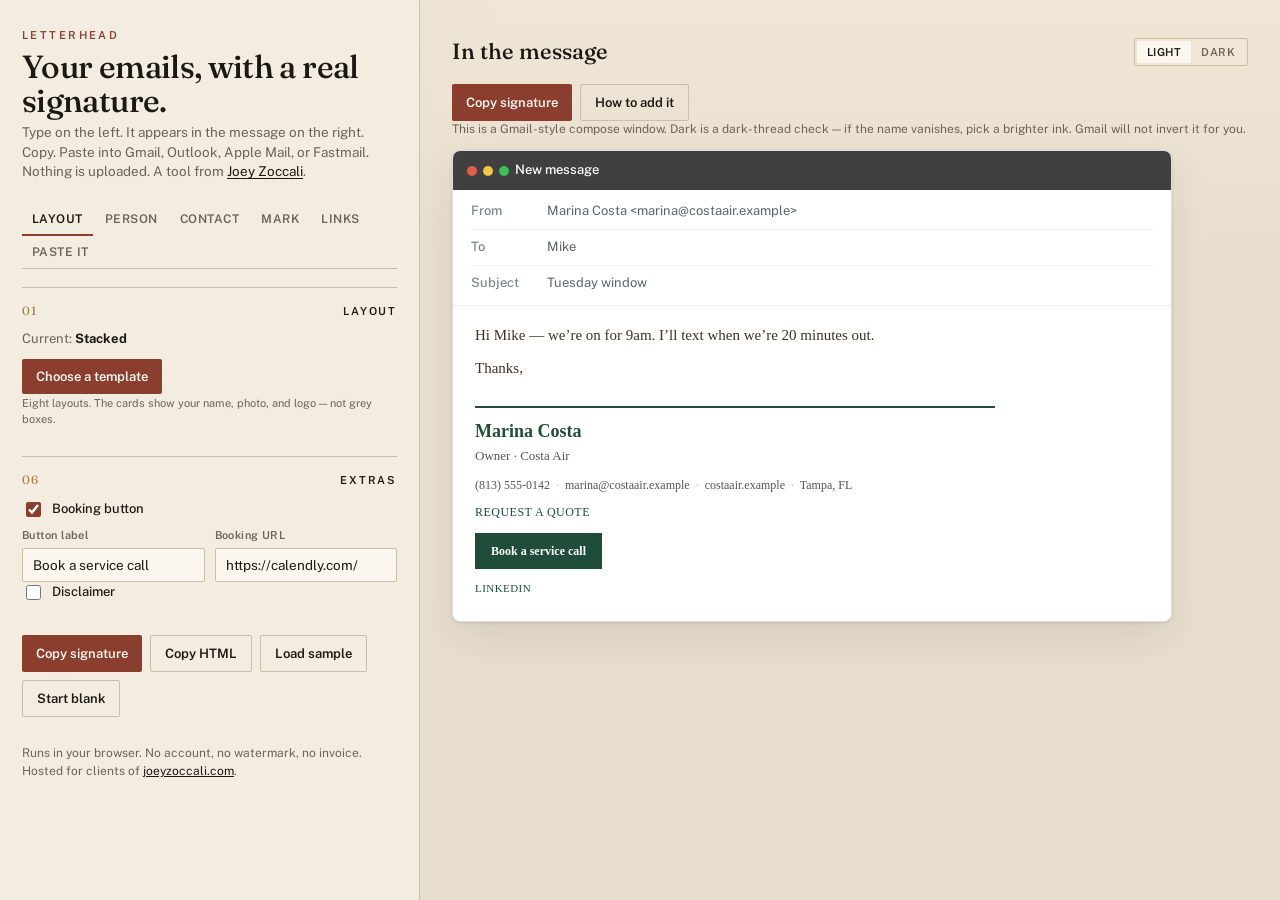
==== commit ede2519e: "Add eight live signature templates, not grey boxes. Choose a template shows their name, photo, and l" ====
--- a/index.html
+++ b/index.html
@@ -34,35 +34,10 @@
             <span class="num">01</span>
             <h2>Layout</h2>
           </div>
-          <div class="layouts" role="group" aria-label="Signature layout">
-            <button type="button" class="layout" data-layout="letterhead" aria-pressed="true">
-              <svg width="42" height="28" viewBox="0 0 42 28" fill="none" aria-hidden="true">
-                <rect x="8" y="3" width="26" height="6" stroke="currentColor" stroke-width="1.4"/>
-                <path d="M6 14h30" stroke="currentColor" stroke-width="1.6"/>
-                <path d="M6 19h18" stroke="currentColor" stroke-width="1.2"/>
-                <path d="M6 23h22" stroke="currentColor" stroke-width="1.2"/>
-              </svg>
-              Letterhead
-            </button>
-            <button type="button" class="layout" data-layout="split" aria-pressed="false">
-              <svg width="42" height="28" viewBox="0 0 42 28" fill="none" aria-hidden="true">
-                <rect x="4" y="4" width="12" height="20" stroke="currentColor" stroke-width="1.4"/>
-                <path d="M20 4v20" stroke="currentColor" stroke-width="1.6"/>
-                <path d="M24 8h14" stroke="currentColor" stroke-width="1.2"/>
-                <path d="M24 13h10" stroke="currentColor" stroke-width="1.2"/>
-                <path d="M24 18h12" stroke="currentColor" stroke-width="1.2"/>
-              </svg>
-              Split
-            </button>
-            <button type="button" class="layout" data-layout="compact" aria-pressed="false">
-              <svg width="42" height="28" viewBox="0 0 42 28" fill="none" aria-hidden="true">
-                <path d="M6 10h30" stroke="currentColor" stroke-width="1.6"/>
-                <path d="M6 15h22" stroke="currentColor" stroke-width="1.2"/>
-                <path d="M6 19h26" stroke="currentColor" stroke-width="1.2"/>
-              </svg>
-              Compact
-            </button>
-          </div>
+          <input type="hidden" id="layout" value="letterhead">
+          <p class="tpl-now">Current: <strong id="tplName">Stacked</strong></p>
+          <button type="button" class="btn btn-primary" id="openTpl">Choose a template</button>
+          <p class="hint">Eight layouts. The cards show your name, photo, and logo — not grey boxes.</p>
         </section>
 
         <section class="block pane" data-pane="person">
@@ -277,6 +252,13 @@
       </article>
     </main>
   </div>
+  <dialog id="tplDialog" class="tpl-dialog">
+    <div class="tpl-head">
+      <h2>Choose a template</h2>
+      <button type="button" class="tpl-close" id="closeTpl" aria-label="Close">×</button>
+    </div>
+    <div class="tpl-grid" id="tplGrid"></div>
+  </dialog>
   <script src="app.js"></script>
 </body>
 </html>
--- a/styles.css
+++ b/styles.css
@@ -271,6 +271,103 @@
 
 .check input { width: 15px; height: 15px; accent-color: var(--oxblood); }
 
+.tpl-now {
+  margin: 0 0 10px;
+  font-size: 13px;
+  color: var(--muted);
+}
+
+.tpl-now strong { color: var(--ink); }
+
+.tpl-dialog {
+  width: min(920px, calc(100vw - 32px));
+  max-height: calc(100vh - 48px);
+  border: 1px solid var(--rule);
+  border-radius: var(--radius-12);
+  padding: 0;
+  background: var(--sheet);
+  color: var(--ink);
+  box-shadow: 0 24px 64px rgba(40, 28, 12, 0.28);
+}
+
+.tpl-dialog::backdrop { background: rgba(28, 24, 20, 0.45); }
+
+.tpl-head {
+  display: flex;
+  justify-content: space-between;
+  align-items: center;
+  padding: 16px 18px 8px;
+}
+
+.tpl-head h2 {
+  margin: 0;
+  font-family: var(--display);
+  font-size: 22px;
+  font-weight: 500;
+}
+
+.tpl-close {
+  border: 0;
+  background: transparent;
+  font-size: 24px;
+  line-height: 1;
+  cursor: pointer;
+  color: var(--muted);
+}
+
+.tpl-grid {
+  display: grid;
+  grid-template-columns: 1fr 1fr;
+  gap: 10px;
+  padding: 8px 18px 18px;
+  overflow: auto;
+}
+
+@media (min-width: 800px) {
+  .tpl-grid { grid-template-columns: 1fr 1fr 1fr; }
+}
+
+.tpl-card {
+  text-align: left;
+  background: #fff;
+  border: 1px solid var(--rule);
+  border-radius: var(--radius-6);
+  padding: 8px 8px 10px;
+  cursor: pointer;
+}
+
+.tpl-card.on,
+.tpl-card:hover {
+  border-color: var(--oxblood);
+}
+
+.tpl-label {
+  display: block;
+  font-size: 11px;
+  font-weight: 600;
+  letter-spacing: 0.08em;
+  text-transform: uppercase;
+  color: var(--muted);
+  margin-bottom: 6px;
+}
+
+.tpl-frame {
+  display: block;
+  height: 118px;
+  overflow: hidden;
+  background: #fbf7ef;
+  border: 1px solid #eee6d8;
+  border-radius: 4px;
+}
+
+.tpl-scale {
+  display: block;
+  transform: scale(0.42);
+  transform-origin: top left;
+  width: 238%;
+  pointer-events: none;
+}
+
 .layouts {
   display: grid;
   grid-template-columns: 1fr 1fr 1fr;
